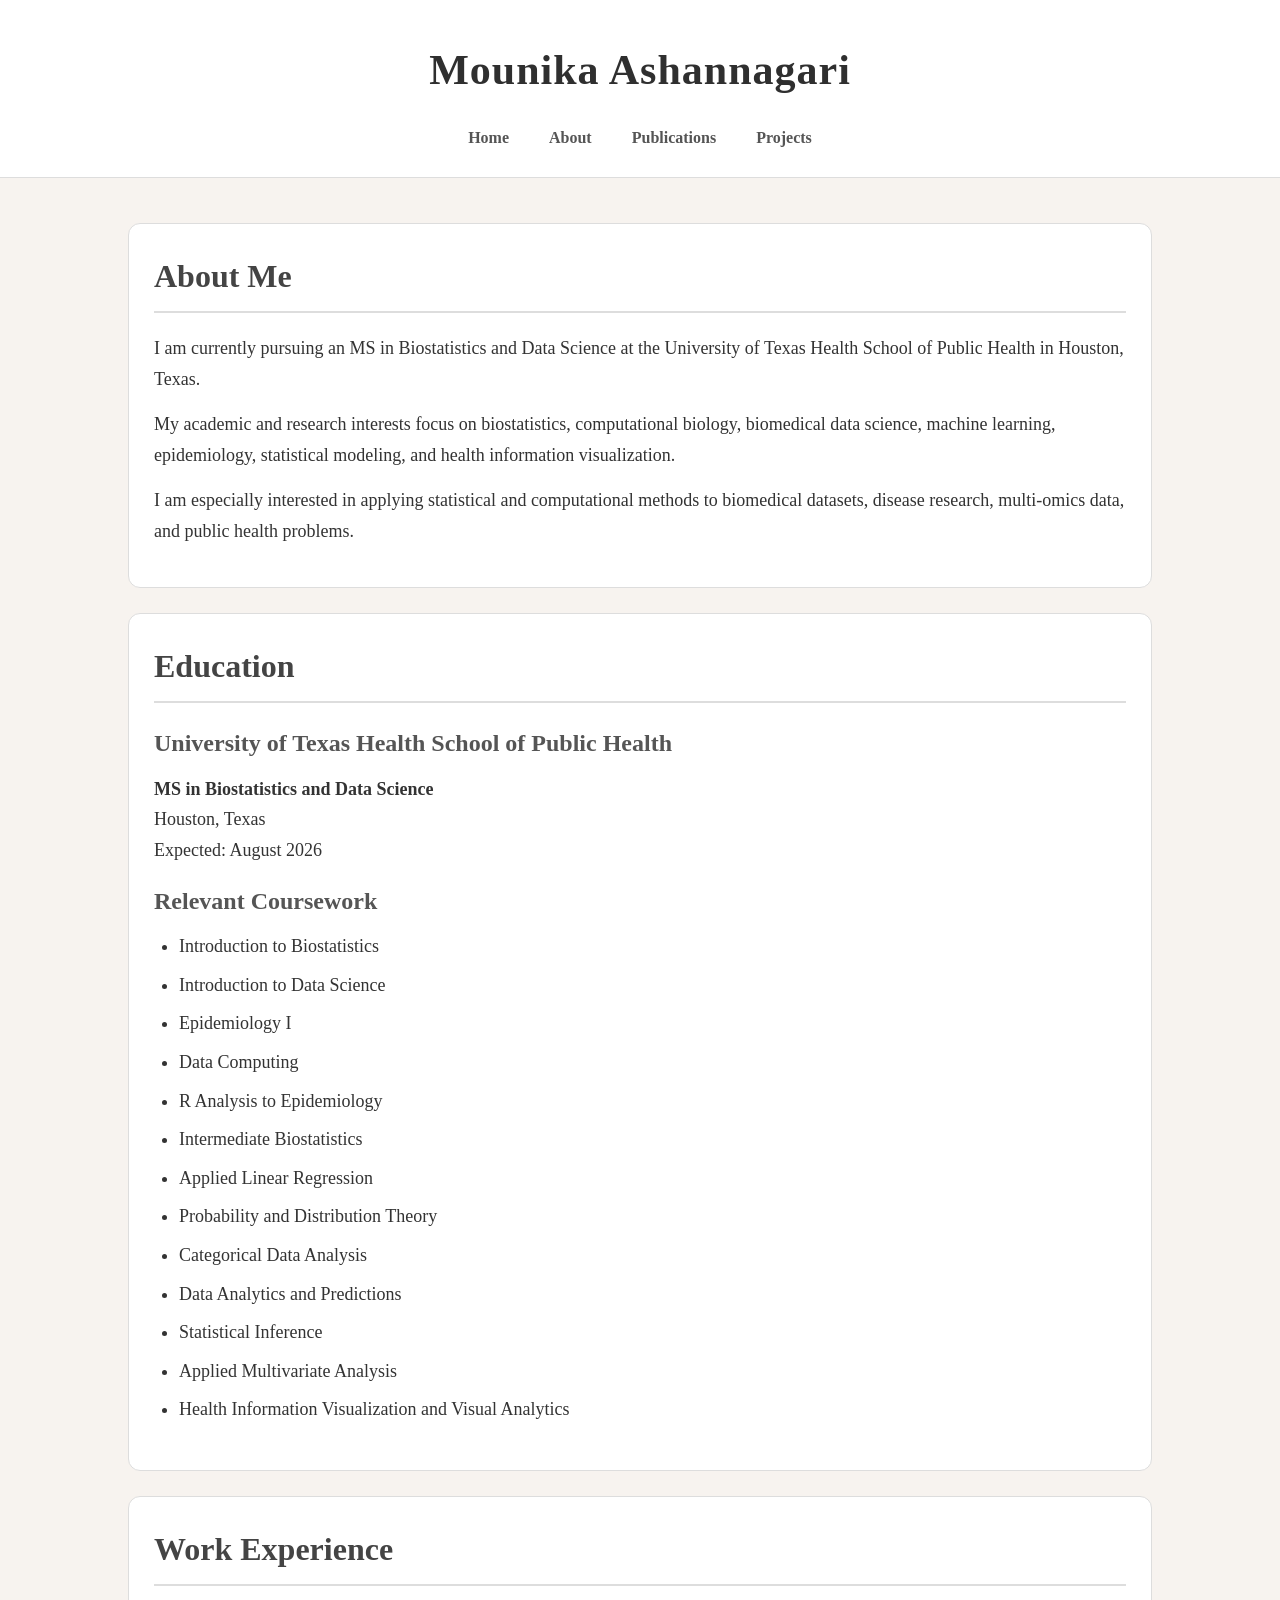
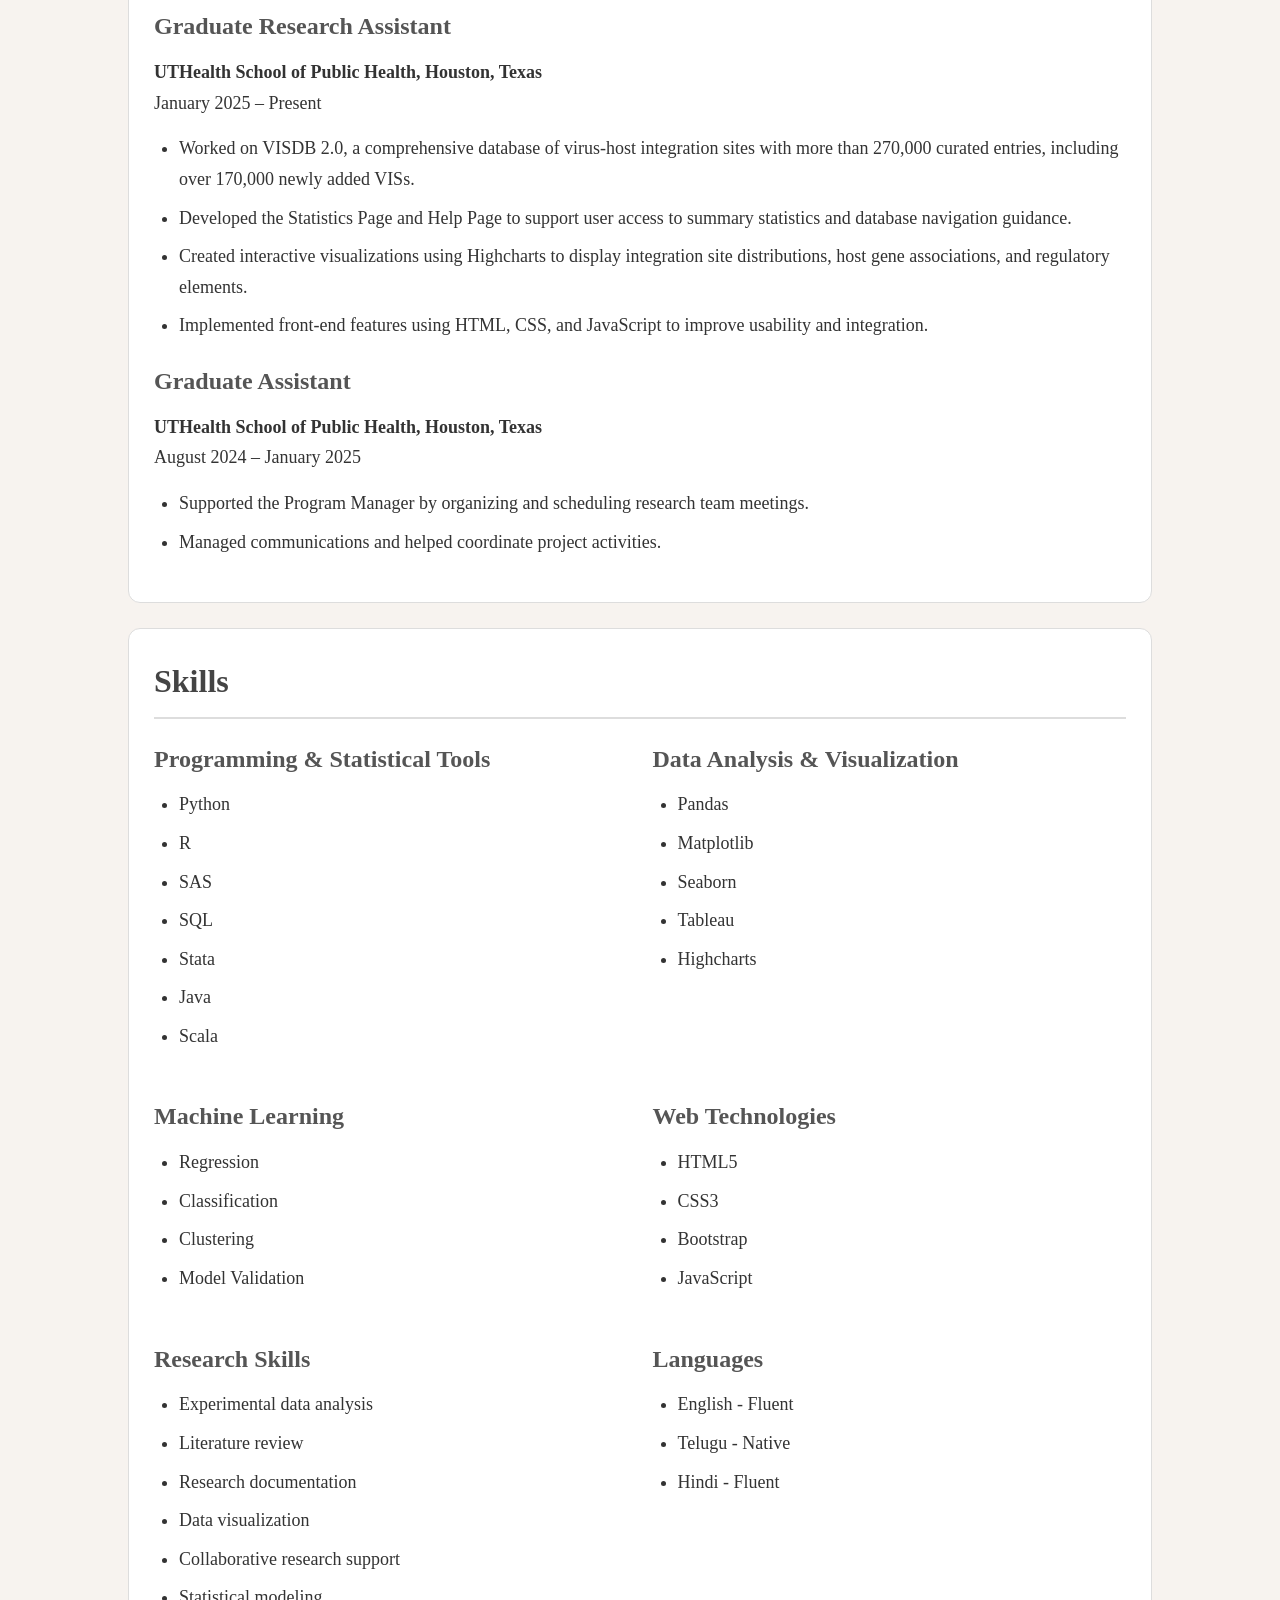
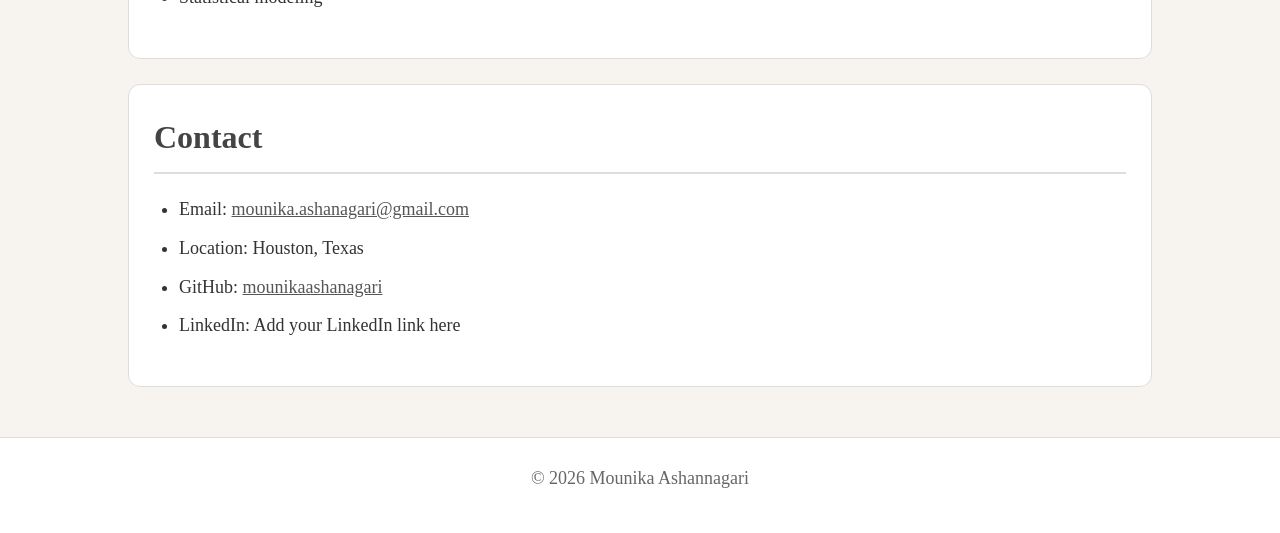
==== about.html @ 69937e5f "Add files via upload" ====
<!DOCTYPE html>
<html lang="en">
<head>
  <meta charset="UTF-8">
  <meta name="viewport" content="width=device-width, initial-scale=1.0">
  <title>About - Mounika Ashannagari</title>
  <link rel="stylesheet" href="style.css">
</head>
<body>

  <header>
    <h1>Mounika Ashannagari</h1>
    <nav>
      <a href="index.html">Home</a>
      <a href="about.html">About</a>
      <a href="publications.html">Publications</a>
      <a href="projects.html">Projects</a>
    </nav>
  </header>

  <main class="container">

    <section class="card">
      <h2>About Me</h2>
      <p>
        I am currently pursuing an MS in Biostatistics and Data Science at
        the University of Texas Health School of Public Health in Houston, Texas.
      </p>

      <p>
        My academic and research interests focus on biostatistics, computational biology,
        biomedical data science, machine learning, epidemiology, statistical modeling,
        and health information visualization.
      </p>

      <p>
        I am especially interested in applying statistical and computational methods
        to biomedical datasets, disease research, multi-omics data, and public health problems.
      </p>
    </section>

    <section class="card">
      <h2>Education</h2>

      <h3>University of Texas Health School of Public Health</h3>
      <p>
        <strong>MS in Biostatistics and Data Science</strong><br>
        Houston, Texas<br>
        Expected: August 2026
      </p>

      <h3>Relevant Coursework</h3>
      <ul>
        <li>Introduction to Biostatistics</li>
        <li>Introduction to Data Science</li>
        <li>Epidemiology I</li>
        <li>Data Computing</li>
        <li>R Analysis to Epidemiology</li>
        <li>Intermediate Biostatistics</li>
        <li>Applied Linear Regression</li>
        <li>Probability and Distribution Theory</li>
        <li>Categorical Data Analysis</li>
        <li>Data Analytics and Predictions</li>
        <li>Statistical Inference</li>
        <li>Applied Multivariate Analysis</li>
        <li>Health Information Visualization and Visual Analytics</li>
      </ul>
    </section>

    <section class="card">
      <h2>Work Experience</h2>

      <h3>Graduate Research Assistant</h3>
      <p>
        <strong>UTHealth School of Public Health, Houston, Texas</strong><br>
        January 2025 – Present
      </p>

      <ul>
        <li>
          Worked on VISDB 2.0, a comprehensive database of virus-host integration sites
          with more than 270,000 curated entries, including over 170,000 newly added VISs.
        </li>
        <li>
          Developed the Statistics Page and Help Page to support user access to summary
          statistics and database navigation guidance.
        </li>
        <li>
          Created interactive visualizations using Highcharts to display integration site
          distributions, host gene associations, and regulatory elements.
        </li>
        <li>
          Implemented front-end features using HTML, CSS, and JavaScript to improve
          usability and integration.
        </li>
      </ul>

      <h3>Graduate Assistant</h3>
      <p>
        <strong>UTHealth School of Public Health, Houston, Texas</strong><br>
        August 2024 – January 2025
      </p>

      <ul>
        <li>
          Supported the Program Manager by organizing and scheduling research team meetings.
        </li>
        <li>
          Managed communications and helped coordinate project activities.
        </li>
      </ul>
    </section>

    <section class="card">
      <h2>Skills</h2>

      <div class="info-grid">
        <div>
          <h3>Programming & Statistical Tools</h3>
          <ul>
            <li>Python</li>
            <li>R</li>
            <li>SAS</li>
            <li>SQL</li>
            <li>Stata</li>
            <li>Java</li>
            <li>Scala</li>
          </ul>
        </div>

        <div>
          <h3>Data Analysis & Visualization</h3>
          <ul>
            <li>Pandas</li>
            <li>Matplotlib</li>
            <li>Seaborn</li>
            <li>Tableau</li>
            <li>Highcharts</li>
          </ul>
        </div>

        <div>
          <h3>Machine Learning</h3>
          <ul>
            <li>Regression</li>
            <li>Classification</li>
            <li>Clustering</li>
            <li>Model Validation</li>
          </ul>
        </div>

        <div>
          <h3>Web Technologies</h3>
          <ul>
            <li>HTML5</li>
            <li>CSS3</li>
            <li>Bootstrap</li>
            <li>JavaScript</li>
          </ul>
        </div>

        <div>
          <h3>Research Skills</h3>
          <ul>
            <li>Experimental data analysis</li>
            <li>Literature review</li>
            <li>Research documentation</li>
            <li>Data visualization</li>
            <li>Collaborative research support</li>
            <li>Statistical modeling</li>
          </ul>
        </div>

        <div>
          <h3>Languages</h3>
          <ul>
            <li>English - Fluent</li>
            <li>Telugu - Native</li>
            <li>Hindi - Fluent</li>
          </ul>
        </div>
      </div>
    </section>

    <section class="card">
      <h2>Contact</h2>
      <ul>
        <li>Email: <a href="mailto:mounika.ashanagari@gmail.com">mounika.ashanagari@gmail.com</a></li>
        <li>Location: Houston, Texas</li>
        <li>GitHub: <a href="https://github.com/mounikaashanagari" target="_blank">mounikaashanagari</a></li>
        <li>LinkedIn: Add your LinkedIn link here</li>
      </ul>
    </section>

  </main>

  <footer>
    <p>&copy; 2026 Mounika Ashannagari</p>
  </footer>

</body>
</html>
---- style.css ----
* {
  margin: 0;
  padding: 0;
  box-sizing: border-box;
}

body {
  font-family: Georgia, "Times New Roman", serif;
  background: #f7f3ef;
  color: #333;
  line-height: 1.7;
}

header {
  background: #ffffff;
  border-bottom: 1px solid #ddd;
  padding: 35px 20px 25px;
  text-align: center;
}

header h1 {
  font-size: 42px;
  letter-spacing: 1px;
  color: #2f2f2f;
  margin-bottom: 18px;
}

nav a {
  text-decoration: none;
  color: #555;
  font-weight: bold;
  margin: 0 18px;
  font-size: 16px;
}

nav a:hover {
  color: #000;
  border-bottom: 2px solid #555;
  padding-bottom: 4px;
}

.container {
  width: 80%;
  max-width: 1050px;
  margin: 45px auto;
}

.home-section {
  display: flex;
  align-items: center;
  gap: 50px;
  background: #ffffff;
  padding: 45px;
  border-radius: 14px;
  border: 1px solid #ddd;
}

.profile-img {
  width: 260px;
  height: 260px;
  border-radius: 50%;
  object-fit: cover;
  border: 5px solid #f0e7df;
  background: #ddd;
}

.home-text h2 {
  font-size: 34px;
  color: #444;
  margin-bottom: 15px;
}

.home-text p {
  font-size: 19px;
  margin-bottom: 18px;
}

.button {
  display: inline-block;
  margin-top: 12px;
  padding: 10px 18px;
  background: #555;
  color: white;
  text-decoration: none;
  border-radius: 6px;
  font-weight: bold;
}

.button:hover {
  background: #333;
}

h2 {
  font-size: 32px;
  color: #444;
  margin-bottom: 20px;
  border-bottom: 2px solid #ddd;
  padding-bottom: 8px;
}

h3 {
  font-size: 24px;
  color: #555;
  margin-top: 25px;
  margin-bottom: 10px;
}

p {
  font-size: 18px;
  margin-bottom: 15px;
}

ul {
  margin-left: 25px;
  margin-bottom: 20px;
}

li {
  font-size: 18px;
  margin-bottom: 8px;
}

.card {
  background: #ffffff;
  padding: 25px;
  margin-bottom: 25px;
  border-radius: 12px;
  border: 1px solid #ddd;
}

.card h3 {
  margin-top: 0;
}

.info-grid {
  display: grid;
  grid-template-columns: 1fr 1fr;
  gap: 25px;
}

.small-text {
  color: #666;
  font-size: 16px;
}

a {
  color: #555;
}

footer {
  text-align: center;
  padding: 25px;
  margin-top: 50px;
  background: #ffffff;
  border-top: 1px solid #ddd;
  color: #666;
}

@media screen and (max-width: 800px) {
  header h1 {
    font-size: 32px;
  }

  nav a {
    display: inline-block;
    margin: 8px 10px;
  }

  .container {
    width: 90%;
  }

  .home-section {
    flex-direction: column;
    text-align: center;
    padding: 30px;
  }

  .profile-img {
    width: 210px;
    height: 210px;
  }

  .info-grid {
    grid-template-columns: 1fr;
  }
}
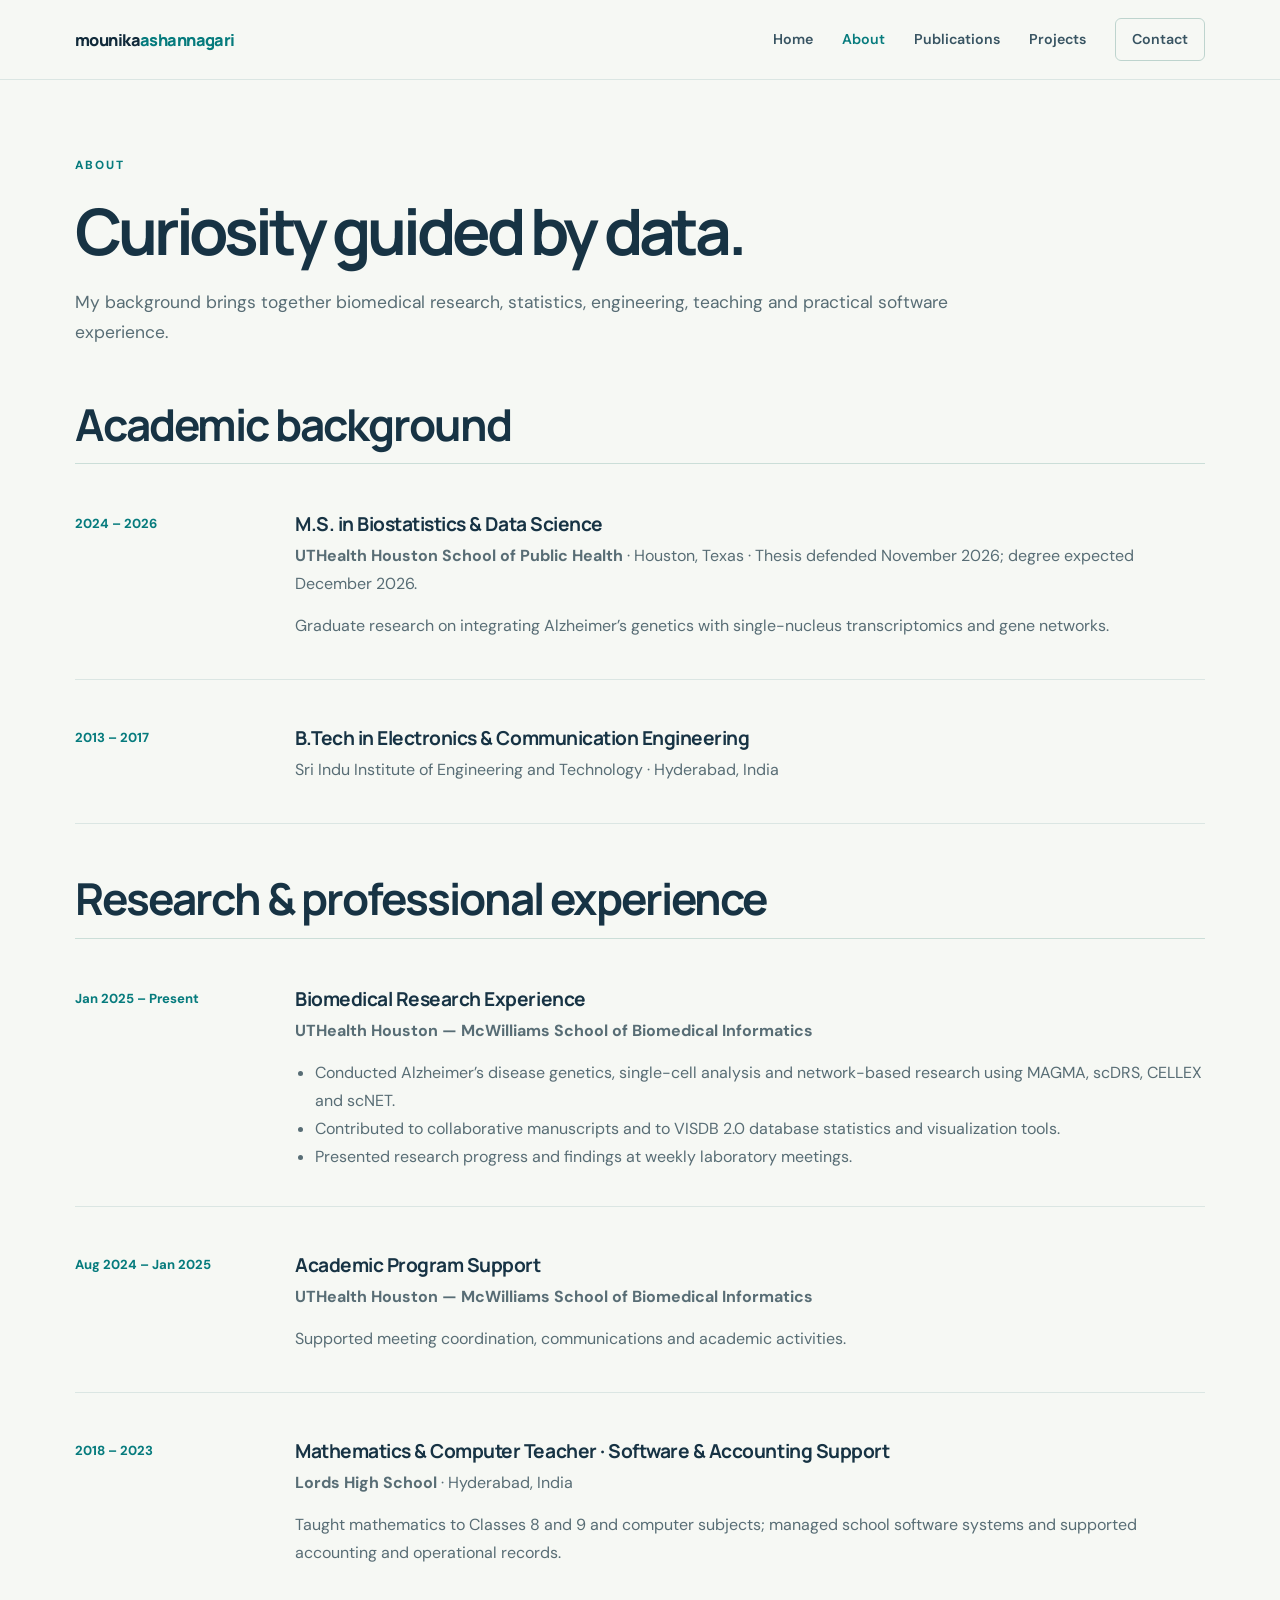
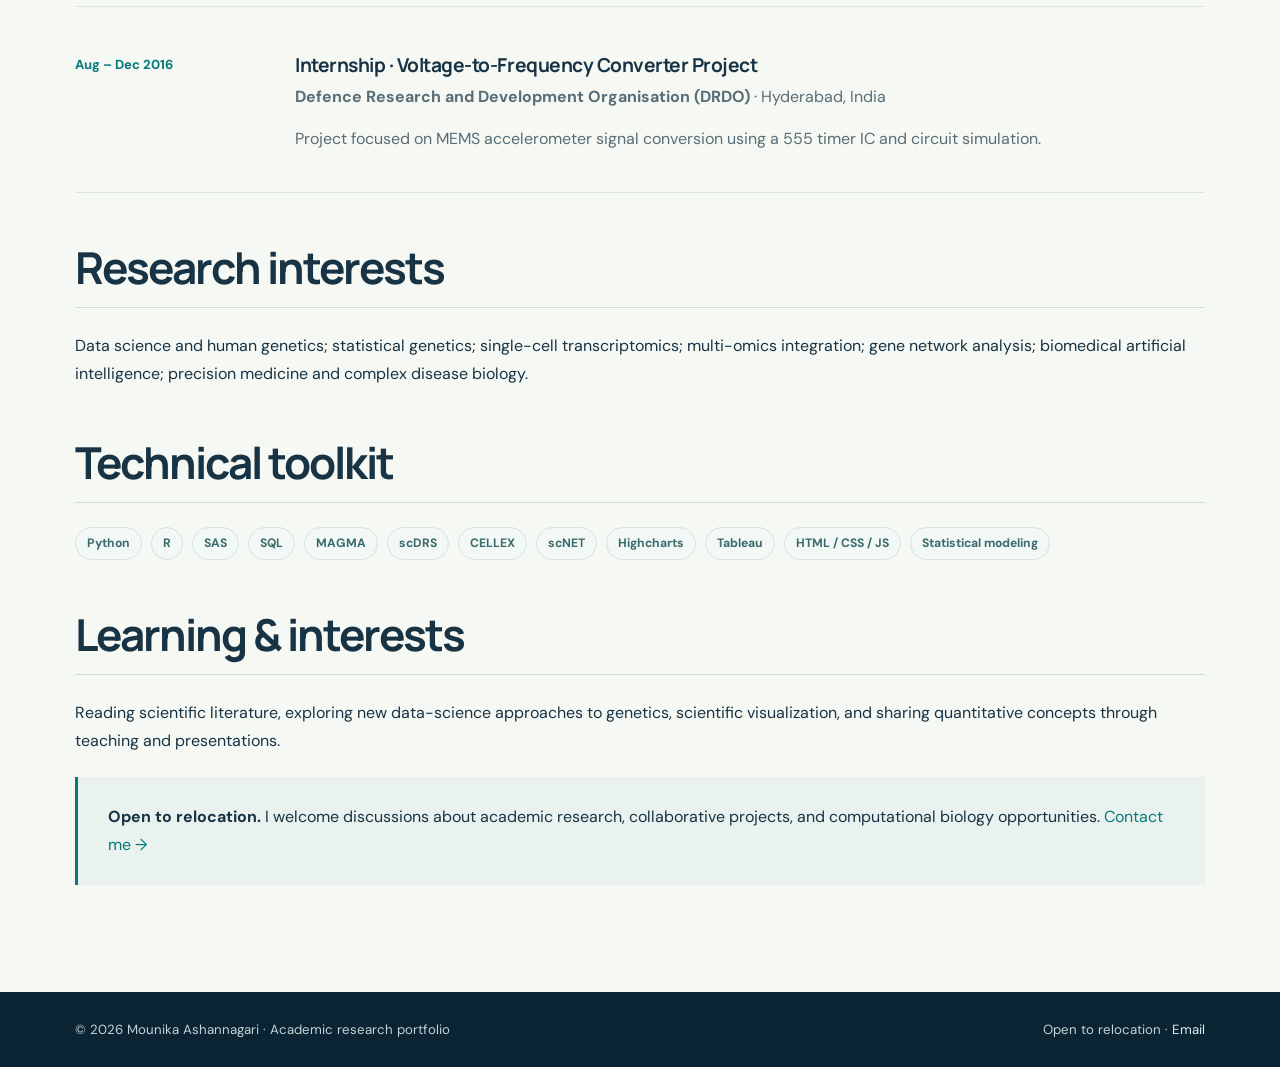
==== commit 70e4e0c6: "Add files via upload" ====
--- a/about.html
+++ b/about.html
@@ -1,202 +1 @@
-<!DOCTYPE html>
-<html lang="en">
-<head>
-  <meta charset="UTF-8">
-  <meta name="viewport" content="width=device-width, initial-scale=1.0">
-  <title>About - Mounika Ashannagari</title>
-  <link rel="stylesheet" href="style.css">
-</head>
-<body>
-
-  <header>
-    <h1>Mounika Ashannagari</h1>
-    <nav>
-      <a href="index.html">Home</a>
-      <a href="about.html">About</a>
-      <a href="publications.html">Publications</a>
-      <a href="projects.html">Projects</a>
-    </nav>
-  </header>
-
-  <main class="container">
-
-    <section class="card">
-      <h2>About Me</h2>
-      <p>
-        I am currently pursuing an MS in Biostatistics and Data Science at
-        the University of Texas Health School of Public Health in Houston, Texas.
-      </p>
-
-      <p>
-        My academic and research interests focus on biostatistics, computational biology,
-        biomedical data science, machine learning, epidemiology, statistical modeling,
-        and health information visualization.
-      </p>
-
-      <p>
-        I am especially interested in applying statistical and computational methods
-        to biomedical datasets, disease research, multi-omics data, and public health problems.
-      </p>
-    </section>
-
-    <section class="card">
-      <h2>Education</h2>
-
-      <h3>University of Texas Health School of Public Health</h3>
-      <p>
-        <strong>MS in Biostatistics and Data Science</strong><br>
-        Houston, Texas<br>
-        Expected: August 2026
-      </p>
-
-      <h3>Relevant Coursework</h3>
-      <ul>
-        <li>Introduction to Biostatistics</li>
-        <li>Introduction to Data Science</li>
-        <li>Epidemiology I</li>
-        <li>Data Computing</li>
-        <li>R Analysis to Epidemiology</li>
-        <li>Intermediate Biostatistics</li>
-        <li>Applied Linear Regression</li>
-        <li>Probability and Distribution Theory</li>
-        <li>Categorical Data Analysis</li>
-        <li>Data Analytics and Predictions</li>
-        <li>Statistical Inference</li>
-        <li>Applied Multivariate Analysis</li>
-        <li>Health Information Visualization and Visual Analytics</li>
-      </ul>
-    </section>
-
-    <section class="card">
-      <h2>Work Experience</h2>
-
-      <h3>Graduate Research Assistant</h3>
-      <p>
-        <strong>UTHealth School of Public Health, Houston, Texas</strong><br>
-        January 2025 – Present
-      </p>
-
-      <ul>
-        <li>
-          Worked on VISDB 2.0, a comprehensive database of virus-host integration sites
-          with more than 270,000 curated entries, including over 170,000 newly added VISs.
-        </li>
-        <li>
-          Developed the Statistics Page and Help Page to support user access to summary
-          statistics and database navigation guidance.
-        </li>
-        <li>
-          Created interactive visualizations using Highcharts to display integration site
-          distributions, host gene associations, and regulatory elements.
-        </li>
-        <li>
-          Implemented front-end features using HTML, CSS, and JavaScript to improve
-          usability and integration.
-        </li>
-      </ul>
-
-      <h3>Graduate Assistant</h3>
-      <p>
-        <strong>UTHealth School of Public Health, Houston, Texas</strong><br>
-        August 2024 – January 2025
-      </p>
-
-      <ul>
-        <li>
-          Supported the Program Manager by organizing and scheduling research team meetings.
-        </li>
-        <li>
-          Managed communications and helped coordinate project activities.
-        </li>
-      </ul>
-    </section>
-
-    <section class="card">
-      <h2>Skills</h2>
-
-      <div class="info-grid">
-        <div>
-          <h3>Programming & Statistical Tools</h3>
-          <ul>
-            <li>Python</li>
-            <li>R</li>
-            <li>SAS</li>
-            <li>SQL</li>
-            <li>Stata</li>
-            <li>Java</li>
-            <li>Scala</li>
-          </ul>
-        </div>
-
-        <div>
-          <h3>Data Analysis & Visualization</h3>
-          <ul>
-            <li>Pandas</li>
-            <li>Matplotlib</li>
-            <li>Seaborn</li>
-            <li>Tableau</li>
-            <li>Highcharts</li>
-          </ul>
-        </div>
-
-        <div>
-          <h3>Machine Learning</h3>
-          <ul>
-            <li>Regression</li>
-            <li>Classification</li>
-            <li>Clustering</li>
-            <li>Model Validation</li>
-          </ul>
-        </div>
-
-        <div>
-          <h3>Web Technologies</h3>
-          <ul>
-            <li>HTML5</li>
-            <li>CSS3</li>
-            <li>Bootstrap</li>
-            <li>JavaScript</li>
-          </ul>
-        </div>
-
-        <div>
-          <h3>Research Skills</h3>
-          <ul>
-            <li>Experimental data analysis</li>
-            <li>Literature review</li>
-            <li>Research documentation</li>
-            <li>Data visualization</li>
-            <li>Collaborative research support</li>
-            <li>Statistical modeling</li>
-          </ul>
-        </div>
-
-        <div>
-          <h3>Languages</h3>
-          <ul>
-            <li>English - Fluent</li>
-            <li>Telugu - Native</li>
-            <li>Hindi - Fluent</li>
-          </ul>
-        </div>
-      </div>
-    </section>
-
-    <section class="card">
-      <h2>Contact</h2>
-      <ul>
-        <li>Email: <a href="mailto:mounika.ashanagari@gmail.com">mounika.ashanagari@gmail.com</a></li>
-        <li>Location: Houston, Texas</li>
-        <li>GitHub: <a href="https://github.com/mounikaashanagari" target="_blank">mounikaashanagari</a></li>
-        <li>LinkedIn: Add your LinkedIn link here</li>
-      </ul>
-    </section>
-
-  </main>
-
-  <footer>
-    <p>&copy; 2026 Mounika Ashannagari</p>
-  </footer>
-
-</body>
-</html>+<!doctype html><html lang="en"><head><meta charset="utf-8"><meta name="viewport" content="width=device-width, initial-scale=1"><meta name="description" content="Education, work experience, technical skills and research interests"><meta name="theme-color" content="#112a3a"><title>About | Mounika Ashannagari</title><link rel="stylesheet" href="style.css"></head><body><a class="skip" href="#main">Skip to content</a><header class="site-header"><div class="container header-inner"><a class="brand" href="index.html">mounika<span>ashannagari</span></a><nav class="nav" aria-label="Main navigation"><a href="index.html" >Home</a><a href="about.html" aria-current="page" >About</a><a href="publications.html" >Publications</a><a href="projects.html" >Projects</a><a class="nav-contact" href="mailto:mounika.ashanagari@gmail.com">Contact</a></nav></div></header><main id="main"><div class="container"><div class="page-intro"><div class="eyebrow">About</div><h1>Curiosity guided by data.</h1><p>My background brings together biomedical research, statistics, engineering, teaching and practical software experience.</p></div><div class="page-content"><h2 class="section-title">Academic background</h2><div class="timeline"><article class="timeline-item"><time>2024 – 2026</time><div><h3>M.S. in Biostatistics & Data Science</h3><p><strong>UTHealth Houston School of Public Health</strong> · Houston, Texas · Thesis defended November 2026; degree expected December 2026.</p><p>Graduate research on integrating Alzheimer’s genetics with single-nucleus transcriptomics and gene networks.</p></div></article><article class="timeline-item"><time>2013 – 2017</time><div><h3>B.Tech in Electronics & Communication Engineering</h3><p>Sri Indu Institute of Engineering and Technology · Hyderabad, India</p></div></article></div><h2 class="section-title">Research & professional experience</h2><div class="timeline"><article class="timeline-item"><time>Jan 2025 – Present</time><div><h3>Biomedical Research Experience</h3><p><strong>UTHealth Houston — McWilliams School of Biomedical Informatics</strong></p><ul><li>Conducted Alzheimer’s disease genetics, single-cell analysis and network-based research using MAGMA, scDRS, CELLEX and scNET.</li><li>Contributed to collaborative manuscripts and to VISDB 2.0 database statistics and visualization tools.</li><li>Presented research progress and findings at weekly laboratory meetings.</li></ul></div></article><article class="timeline-item"><time>Aug 2024 – Jan 2025</time><div><h3>Academic Program Support</h3><p><strong>UTHealth Houston — McWilliams School of Biomedical Informatics</strong></p><p>Supported meeting coordination, communications and academic activities.</p></div></article><article class="timeline-item"><time>2018 – 2023</time><div><h3>Mathematics & Computer Teacher · Software & Accounting Support</h3><p><strong>Lords High School</strong> · Hyderabad, India</p><p>Taught mathematics to Classes 8 and 9 and computer subjects; managed school software systems and supported accounting and operational records.</p></div></article><article class="timeline-item"><time>Aug – Dec 2016</time><div><h3>Internship · Voltage-to-Frequency Converter Project</h3><p><strong>Defence Research and Development Organisation (DRDO)</strong> · Hyderabad, India</p><p>Project focused on MEMS accelerometer signal conversion using a 555 timer IC and circuit simulation.</p></div></article></div><h2 class="section-title">Research interests</h2><p>Data science and human genetics; statistical genetics; single-cell transcriptomics; multi-omics integration; gene network analysis; biomedical artificial intelligence; precision medicine and complex disease biology.</p><h2 class="section-title">Technical toolkit</h2><div class="topic-tags"><span class="tag">Python</span><span class="tag">R</span><span class="tag">SAS</span><span class="tag">SQL</span><span class="tag">MAGMA</span><span class="tag">scDRS</span><span class="tag">CELLEX</span><span class="tag">scNET</span><span class="tag">Highcharts</span><span class="tag">Tableau</span><span class="tag">HTML / CSS / JS</span><span class="tag">Statistical modeling</span></div><h2 class="section-title">Learning & interests</h2><p>Reading scientific literature, exploring new data-science approaches to genetics, scientific visualization, and sharing quantitative concepts through teaching and presentations.</p><div class="aside-callout"><strong>Open to relocation.</strong> I welcome discussions about academic research, collaborative projects, and computational biology opportunities. <a href="mailto:mounika.ashanagari@gmail.com">Contact me →</a></div></div></div></main><footer class="site-footer"><div class="container footer-inner"><span>© 2026 Mounika Ashannagari · Academic research portfolio</span><span>Open to relocation · <a href="mailto:mounika.ashanagari@gmail.com">Email</a></span></div></footer></body></html>
--- a/style.css
+++ b/style.css
@@ -1,187 +1,3 @@
-* {
-  margin: 0;
-  padding: 0;
-  box-sizing: border-box;
-}
-
-body {
-  font-family: Georgia, "Times New Roman", serif;
-  background: #f7f3ef;
-  color: #333;
-  line-height: 1.7;
-}
-
-header {
-  background: #ffffff;
-  border-bottom: 1px solid #ddd;
-  padding: 35px 20px 25px;
-  text-align: center;
-}
-
-header h1 {
-  font-size: 42px;
-  letter-spacing: 1px;
-  color: #2f2f2f;
-  margin-bottom: 18px;
-}
-
-nav a {
-  text-decoration: none;
-  color: #555;
-  font-weight: bold;
-  margin: 0 18px;
-  font-size: 16px;
-}
-
-nav a:hover {
-  color: #000;
-  border-bottom: 2px solid #555;
-  padding-bottom: 4px;
-}
-
-.container {
-  width: 80%;
-  max-width: 1050px;
-  margin: 45px auto;
-}
-
-.home-section {
-  display: flex;
-  align-items: center;
-  gap: 50px;
-  background: #ffffff;
-  padding: 45px;
-  border-radius: 14px;
-  border: 1px solid #ddd;
-}
-
-.profile-img {
-  width: 260px;
-  height: 260px;
-  border-radius: 50%;
-  object-fit: cover;
-  border: 5px solid #f0e7df;
-  background: #ddd;
-}
-
-.home-text h2 {
-  font-size: 34px;
-  color: #444;
-  margin-bottom: 15px;
-}
-
-.home-text p {
-  font-size: 19px;
-  margin-bottom: 18px;
-}
-
-.button {
-  display: inline-block;
-  margin-top: 12px;
-  padding: 10px 18px;
-  background: #555;
-  color: white;
-  text-decoration: none;
-  border-radius: 6px;
-  font-weight: bold;
-}
-
-.button:hover {
-  background: #333;
-}
-
-h2 {
-  font-size: 32px;
-  color: #444;
-  margin-bottom: 20px;
-  border-bottom: 2px solid #ddd;
-  padding-bottom: 8px;
-}
-
-h3 {
-  font-size: 24px;
-  color: #555;
-  margin-top: 25px;
-  margin-bottom: 10px;
-}
-
-p {
-  font-size: 18px;
-  margin-bottom: 15px;
-}
-
-ul {
-  margin-left: 25px;
-  margin-bottom: 20px;
-}
-
-li {
-  font-size: 18px;
-  margin-bottom: 8px;
-}
-
-.card {
-  background: #ffffff;
-  padding: 25px;
-  margin-bottom: 25px;
-  border-radius: 12px;
-  border: 1px solid #ddd;
-}
-
-.card h3 {
-  margin-top: 0;
-}
-
-.info-grid {
-  display: grid;
-  grid-template-columns: 1fr 1fr;
-  gap: 25px;
-}
-
-.small-text {
-  color: #666;
-  font-size: 16px;
-}
-
-a {
-  color: #555;
-}
-
-footer {
-  text-align: center;
-  padding: 25px;
-  margin-top: 50px;
-  background: #ffffff;
-  border-top: 1px solid #ddd;
-  color: #666;
-}
-
-@media screen and (max-width: 800px) {
-  header h1 {
-    font-size: 32px;
-  }
-
-  nav a {
-    display: inline-block;
-    margin: 8px 10px;
-  }
-
-  .container {
-    width: 90%;
-  }
-
-  .home-section {
-    flex-direction: column;
-    text-align: center;
-    padding: 30px;
-  }
-
-  .profile-img {
-    width: 210px;
-    height: 210px;
-  }
-
-  .info-grid {
-    grid-template-columns: 1fr;
-  }
-}+@import url('https://fonts.googleapis.com/css2?family=DM+Sans:wght@400;500;600;700&family=Manrope:wght@400;500;600;700;800&display=swap');
+:root{--navy:#112a3a;--ink:#173344;--muted:#586d75;--teal:#067b7d;--line:#dbe6e3;--cream:#f6f8f4;--white:#fff;--soft:#eaf3f0;--gold:#b08b5d}
+*{box-sizing:border-box}html{scroll-behavior:smooth}body{margin:0;background:var(--cream);color:var(--ink);font:16px/1.75 'DM Sans',Arial,sans-serif}a{color:var(--teal);text-decoration:none}a:hover{text-decoration:underline}a:focus-visible,button:focus-visible{outline:3px solid #e4b86d;outline-offset:3px}h1,h2,h3,h4,p{margin-top:0}h1,h2,h3{font-family:Manrope,'DM Sans',sans-serif;line-height:1.2}h1{font-size:clamp(2.7rem,6vw,5.3rem);letter-spacing:-.065em}h2{font-size:clamp(1.75rem,3.6vw,2.75rem);letter-spacing:-.045em}h3{font-size:1.2rem;letter-spacing:-.025em}p{margin-bottom:14px}.container{width:min(1130px,calc(100% - 52px));margin:auto}.skip{position:absolute;top:-100px;left:10px;padding:8px 14px;background:#fff;z-index:99}.skip:focus{top:8px}.site-header{position:sticky;top:0;z-index:15;background:rgba(246,248,244,.96);backdrop-filter:blur(12px);border-bottom:1px solid var(--line)}.header-inner{min-height:79px;display:flex;align-items:center;justify-content:space-between;gap:30px}.brand{font:800 1.02rem Manrope,sans-serif;letter-spacing:-.035em;color:var(--navy);white-space:nowrap}.brand span{color:var(--teal)}.nav{display:flex;align-items:center;gap:29px}.nav a{color:#385462;font-size:.89rem;font-weight:600}.nav a[aria-current=page],.nav a:hover{color:var(--teal)}.nav .nav-contact{border:1px solid #bed4ce;padding:8px 16px;border-radius:6px}.eyebrow{color:var(--teal);font-size:.74rem;font-weight:800;letter-spacing:.17em;text-transform:uppercase;margin-bottom:17px}.hero{padding:90px 0 94px;display:grid;grid-template-columns:1.23fr .77fr;align-items:center;gap:60px}.hero h1{margin:0 0 20px;color:var(--navy)}.hero .desc{font-size:1.12rem;color:#405d69;max-width:690px}.hero .sub{font-size:1.15rem;font-weight:600;color:var(--teal);margin-bottom:19px}.actions{display:flex;gap:12px;flex-wrap:wrap;margin-top:30px}.button{display:inline-flex;align-items:center;justify-content:center;min-height:47px;padding:10px 21px;border-radius:6px;font-weight:700;font-size:.88rem;border:1px solid var(--teal)}.button:hover{text-decoration:none;transform:translateY(-1px)}.button.primary{background:var(--teal);color:#fff}.button.secondary{background:transparent;color:var(--teal)}.research-art{border-radius:18px;background:linear-gradient(150deg,#133e4c,#075d67 70%,#0d8a89);height:390px;position:relative;overflow:hidden;box-shadow:0 22px 55px #113b461c}.research-art svg{width:100%;height:100%}.art-note{position:absolute;bottom:28px;left:28px;right:28px;color:#d5efed;letter-spacing:.13em;font-size:.71rem;text-transform:uppercase;font-weight:700}.hero-side-label{font:700 .74rem Manrope,sans-serif;color:var(--teal);letter-spacing:.14em;text-transform:uppercase}.stat-strip{background:var(--navy);color:#f0f8f5;padding:26px 0}.strip-inner{display:grid;grid-template-columns:repeat(3,1fr);gap:25px}.strip-inner div{border-left:2px solid #3a9997;padding-left:19px}.strip-inner strong{display:block;font:750 1.02rem Manrope}.strip-inner span{font-size:.82rem;color:#afc9ca}.section{padding:83px 0}.section.smaller{padding:63px 0}.section-head{display:flex;align-items:end;justify-content:space-between;gap:20px;margin-bottom:31px}.section-head h2{margin-bottom:0}.muted{color:var(--muted)}.grid-2{display:grid;grid-template-columns:repeat(2,minmax(0,1fr));gap:21px}.grid-3{display:grid;grid-template-columns:repeat(3,minmax(0,1fr));gap:21px}.card{padding:30px;background:#fff;border:1px solid var(--line);border-radius:11px;transition:box-shadow .2s}.card:hover{box-shadow:0 12px 35px #163a4110}.card h3{margin-bottom:12px;color:var(--navy)}.card p{color:var(--muted);font-size:.94rem}.card .kicker{font-size:.72rem;font-weight:800;letter-spacing:.09em;text-transform:uppercase;color:var(--teal);margin-bottom:13px}.card .link{font-size:.85rem;font-weight:700}.section-soft{background:#ebf2ef}.section-dark{background:var(--navy);color:#fff}.section-dark .muted{color:#bed3d2}.section-dark h2{color:#fff}.topic-tags{display:flex;gap:9px;flex-wrap:wrap}.tag{font-size:.76rem;font-weight:700;border:1px solid #d3e3de;color:#3a6a6a;background:#f2f8f5;padding:5px 11px;border-radius:99px}.page-intro{padding:75px 0 36px;max-width:920px}.page-intro h1{font-size:clamp(2.4rem,5vw,4.3rem);margin-bottom:17px}.page-intro p{color:var(--muted);font-size:1.09rem}.page-content{padding-bottom:85px}.section-title{padding-bottom:13px;border-bottom:1px solid #cbded8;margin:48px 0 24px}.section-title:first-child{margin-top:0}.timeline{display:grid;gap:22px}.timeline-item{display:grid;grid-template-columns:195px 1fr;gap:25px;padding:25px 0;border-bottom:1px solid var(--line)}.timeline-item time{color:var(--teal);font-weight:750;font-size:.82rem}.timeline-item h3{margin-bottom:6px}.timeline-item p{color:var(--muted)}.timeline-item ul{color:var(--muted);padding-left:20px;margin:10px 0}.pub{background:#fff;border:1px solid var(--line);padding:27px 30px;margin-bottom:15px;border-radius:9px}.pub h3{margin-bottom:10px}.pub p{color:var(--muted);margin-bottom:8px}.pub .status{font-size:.78rem;letter-spacing:.04em;font-weight:800;text-transform:uppercase;color:var(--teal)}.pub .authors{font-size:.89rem}.project{margin-bottom:20px;padding:31px 34px;background:#fff;border:1px solid var(--line);border-radius:11px}.project h2{font-size:1.55rem;letter-spacing:-.03em}.project p{color:var(--muted)}.project .kicker{font-size:.75rem;font-weight:800;color:var(--teal);text-transform:uppercase;letter-spacing:.1em}.aside-callout{padding:26px 30px;border-left:3px solid var(--teal);background:#e9f2ee;margin:22px 0}.contact-panel{display:flex;align-items:center;justify-content:space-between;gap:35px}.contact-panel p{max-width:650px}.site-footer{background:#0b2433;color:#c0d4d5;padding:26px 0;font-size:.83rem}.footer-inner{display:flex;justify-content:space-between;gap:20px;flex-wrap:wrap}.site-footer a{color:#d7eeee}.list-clean{padding-left:20px}.list-clean li{margin-bottom:10px}.mobile-note{display:none}@media(max-width:850px){.hero{grid-template-columns:1fr 300px;gap:30px}.research-art{height:320px}.nav{gap:13px}.nav a{font-size:.82rem}}@media(max-width:680px){.container{width:calc(100% - 36px)}.header-inner{display:block;padding:16px 0}.nav{flex-wrap:wrap;margin-top:13px;gap:12px 18px}.hero{grid-template-columns:1fr;padding:62px 0}.research-art{height:250px}.grid-2,.grid-3,.strip-inner{grid-template-columns:1fr}.section{padding:54px 0}.section-head,.contact-panel{align-items:start;display:block}.timeline-item{grid-template-columns:1fr;gap:5px}.page-intro{padding-top:55px}.stat-strip{padding:25px 0}.strip-inner{gap:17px}}@media(prefers-reduced-motion:reduce){html{scroll-behavior:auto}*{transition:none!important}}
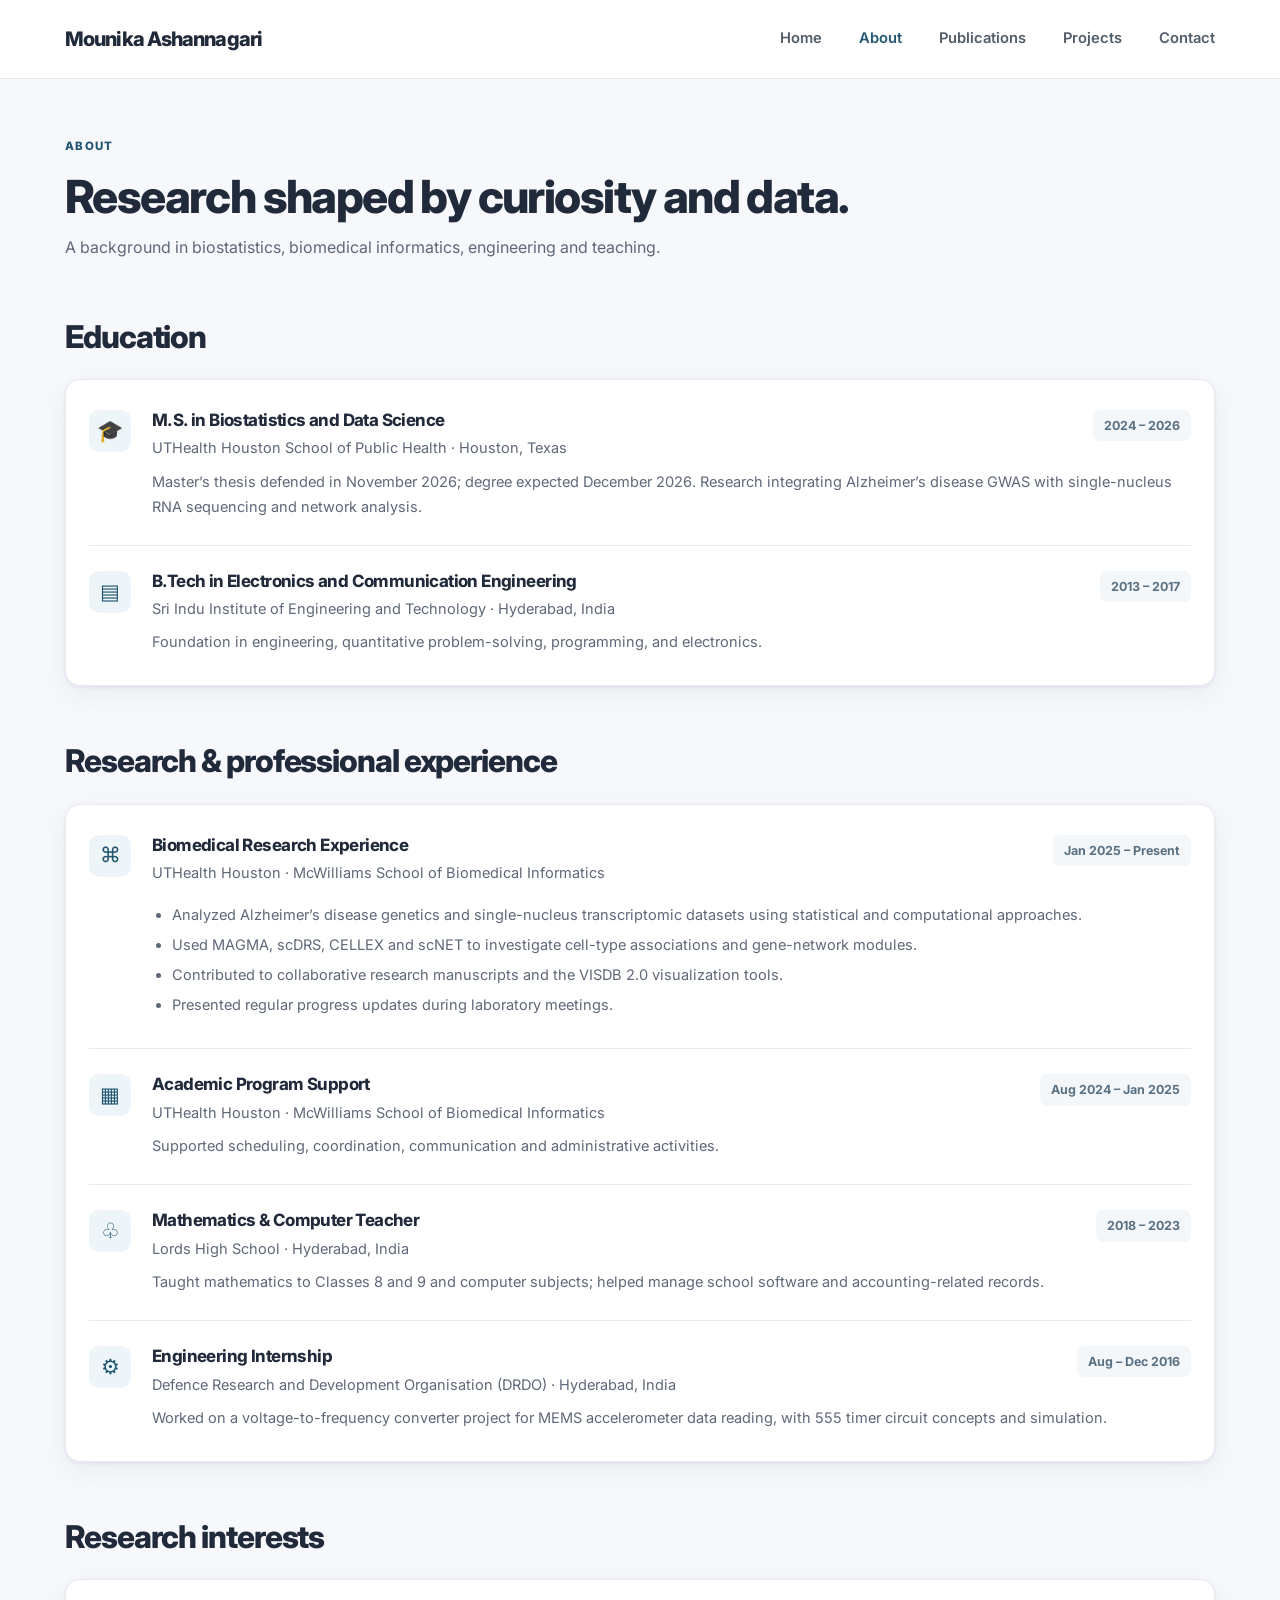
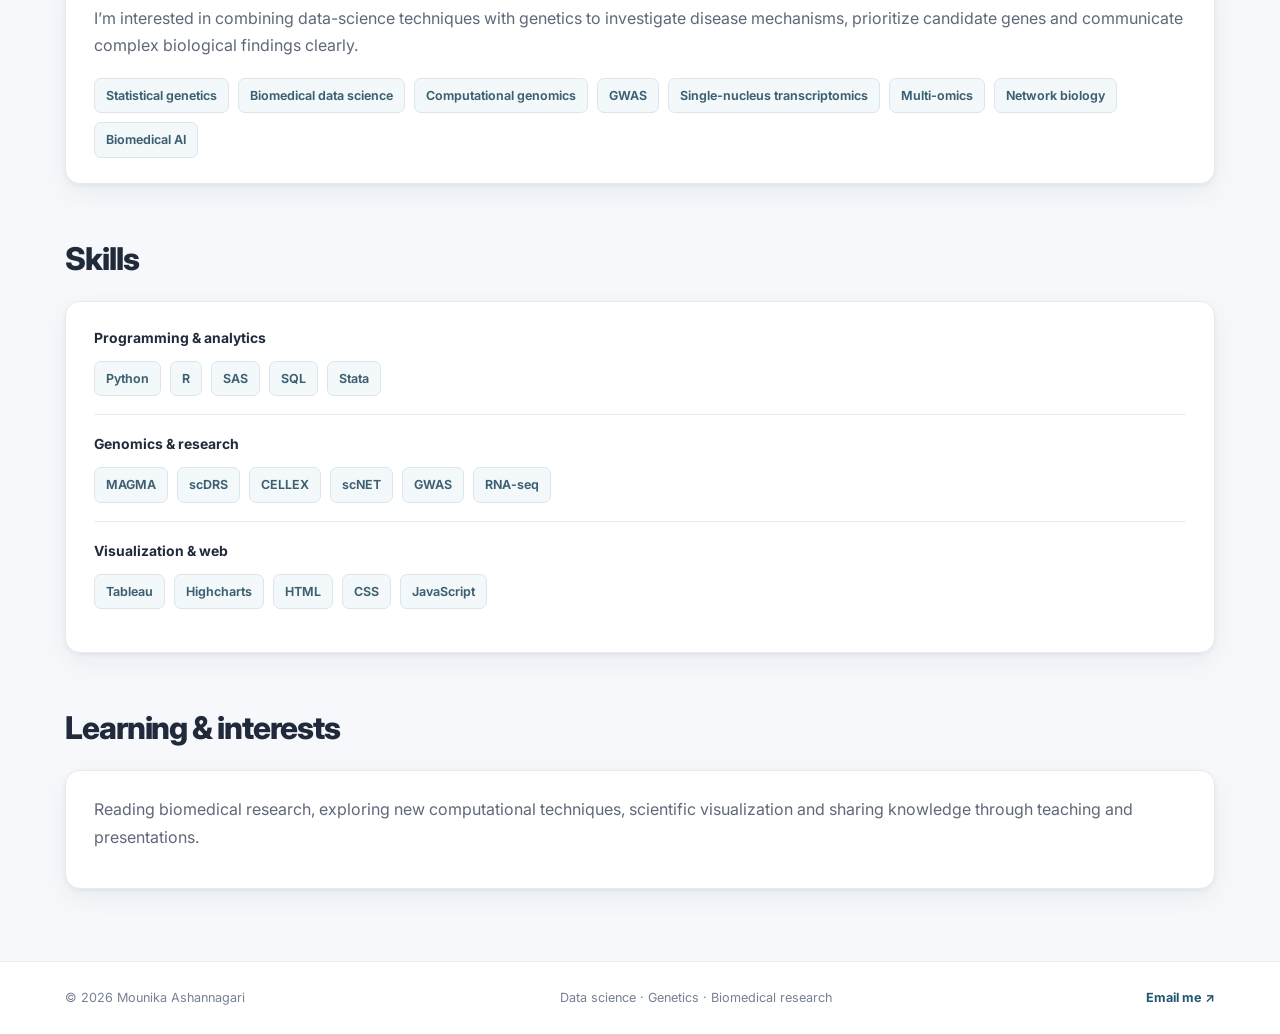
==== commit 2c90e766: "Add files via upload" ====
--- a/about.html
+++ b/about.html
@@ -1 +1,5 @@
-<!doctype html><html lang="en"><head><meta charset="utf-8"><meta name="viewport" content="width=device-width, initial-scale=1"><meta name="description" content="Education, work experience, technical skills and research interests"><meta name="theme-color" content="#112a3a"><title>About | Mounika Ashannagari</title><link rel="stylesheet" href="style.css"></head><body><a class="skip" href="#main">Skip to content</a><header class="site-header"><div class="container header-inner"><a class="brand" href="index.html">mounika<span>ashannagari</span></a><nav class="nav" aria-label="Main navigation"><a href="index.html" >Home</a><a href="about.html" aria-current="page" >About</a><a href="publications.html" >Publications</a><a href="projects.html" >Projects</a><a class="nav-contact" href="mailto:mounika.ashanagari@gmail.com">Contact</a></nav></div></header><main id="main"><div class="container"><div class="page-intro"><div class="eyebrow">About</div><h1>Curiosity guided by data.</h1><p>My background brings together biomedical research, statistics, engineering, teaching and practical software experience.</p></div><div class="page-content"><h2 class="section-title">Academic background</h2><div class="timeline"><article class="timeline-item"><time>2024 – 2026</time><div><h3>M.S. in Biostatistics & Data Science</h3><p><strong>UTHealth Houston School of Public Health</strong> · Houston, Texas · Thesis defended November 2026; degree expected December 2026.</p><p>Graduate research on integrating Alzheimer’s genetics with single-nucleus transcriptomics and gene networks.</p></div></article><article class="timeline-item"><time>2013 – 2017</time><div><h3>B.Tech in Electronics & Communication Engineering</h3><p>Sri Indu Institute of Engineering and Technology · Hyderabad, India</p></div></article></div><h2 class="section-title">Research & professional experience</h2><div class="timeline"><article class="timeline-item"><time>Jan 2025 – Present</time><div><h3>Biomedical Research Experience</h3><p><strong>UTHealth Houston — McWilliams School of Biomedical Informatics</strong></p><ul><li>Conducted Alzheimer’s disease genetics, single-cell analysis and network-based research using MAGMA, scDRS, CELLEX and scNET.</li><li>Contributed to collaborative manuscripts and to VISDB 2.0 database statistics and visualization tools.</li><li>Presented research progress and findings at weekly laboratory meetings.</li></ul></div></article><article class="timeline-item"><time>Aug 2024 – Jan 2025</time><div><h3>Academic Program Support</h3><p><strong>UTHealth Houston — McWilliams School of Biomedical Informatics</strong></p><p>Supported meeting coordination, communications and academic activities.</p></div></article><article class="timeline-item"><time>2018 – 2023</time><div><h3>Mathematics & Computer Teacher · Software & Accounting Support</h3><p><strong>Lords High School</strong> · Hyderabad, India</p><p>Taught mathematics to Classes 8 and 9 and computer subjects; managed school software systems and supported accounting and operational records.</p></div></article><article class="timeline-item"><time>Aug – Dec 2016</time><div><h3>Internship · Voltage-to-Frequency Converter Project</h3><p><strong>Defence Research and Development Organisation (DRDO)</strong> · Hyderabad, India</p><p>Project focused on MEMS accelerometer signal conversion using a 555 timer IC and circuit simulation.</p></div></article></div><h2 class="section-title">Research interests</h2><p>Data science and human genetics; statistical genetics; single-cell transcriptomics; multi-omics integration; gene network analysis; biomedical artificial intelligence; precision medicine and complex disease biology.</p><h2 class="section-title">Technical toolkit</h2><div class="topic-tags"><span class="tag">Python</span><span class="tag">R</span><span class="tag">SAS</span><span class="tag">SQL</span><span class="tag">MAGMA</span><span class="tag">scDRS</span><span class="tag">CELLEX</span><span class="tag">scNET</span><span class="tag">Highcharts</span><span class="tag">Tableau</span><span class="tag">HTML / CSS / JS</span><span class="tag">Statistical modeling</span></div><h2 class="section-title">Learning & interests</h2><p>Reading scientific literature, exploring new data-science approaches to genetics, scientific visualization, and sharing quantitative concepts through teaching and presentations.</p><div class="aside-callout"><strong>Open to relocation.</strong> I welcome discussions about academic research, collaborative projects, and computational biology opportunities. <a href="mailto:mounika.ashanagari@gmail.com">Contact me →</a></div></div></div></main><footer class="site-footer"><div class="container footer-inner"><span>© 2026 Mounika Ashannagari · Academic research portfolio</span><span>Open to relocation · <a href="mailto:mounika.ashanagari@gmail.com">Email</a></span></div></footer></body></html>+<!doctype html>
+<html lang="en"><head><meta charset="utf-8"><meta name="viewport" content="width=device-width,initial-scale=1"><meta name="theme-color" content="#f6f8fb"><meta name="description" content="Mounika Ashannagari education, research experience, teaching, technical skills and interests."><title>About | Mounika Ashannagari</title><link rel="stylesheet" href="style.css"></head>
+<body><a class="skip" href="#main">Skip to content</a><header class="site-header"><div class="container nav-inner"><a class="brand" href="index.html">Mounika Ashannagari</a><nav class="nav" aria-label="Main navigation"><a href="index.html">Home</a><a href="about.html" aria-current="page">About</a><a href="publications.html">Publications</a><a href="projects.html">Projects</a><a href="index.html#contact">Contact</a></nav></div></header>
+<main class="container" id="main"><div class="page-intro"><div class="eyebrow">ABOUT</div><h1>Research shaped by curiosity and data.</h1><p>A background in biostatistics, biomedical informatics, engineering and teaching.</p></div><section class="section"><div class="section-heading"><h2>Education</h2></div><div class="stack-card"><article class="list-item"><div class="item-icon" aria-hidden="true">🎓</div><div class="item-main"><div class="item-top"><div><h3>M.S. in Biostatistics and Data Science</h3><p class="item-sub">UTHealth Houston School of Public Health · Houston, Texas</p></div><div class="item-date">2024 – 2026</div></div><p>Master’s thesis defended in November 2026; degree expected December 2026. Research integrating Alzheimer’s disease GWAS with single-nucleus RNA sequencing and network analysis.</p></div></article><article class="list-item"><div class="item-icon" aria-hidden="true">▤</div><div class="item-main"><div class="item-top"><div><h3>B.Tech in Electronics and Communication Engineering</h3><p class="item-sub">Sri Indu Institute of Engineering and Technology · Hyderabad, India</p></div><div class="item-date">2013 – 2017</div></div><p>Foundation in engineering, quantitative problem-solving, programming, and electronics.</p></div></article></div></section><section class="section"><div class="section-heading"><h2>Research &amp; professional experience</h2></div><div class="stack-card"><article class="list-item"><div class="item-icon" aria-hidden="true">⌘</div><div class="item-main"><div class="item-top"><div><h3>Biomedical Research Experience</h3><p class="item-sub">UTHealth Houston · McWilliams School of Biomedical Informatics</p></div><div class="item-date">Jan 2025 – Present</div></div><ul><li>Analyzed Alzheimer’s disease genetics and single-nucleus transcriptomic datasets using statistical and computational approaches.</li><li>Used MAGMA, scDRS, CELLEX and scNET to investigate cell-type associations and gene-network modules.</li><li>Contributed to collaborative research manuscripts and the VISDB 2.0 visualization tools.</li><li>Presented regular progress updates during laboratory meetings.</li></ul></div></article><article class="list-item"><div class="item-icon" aria-hidden="true">▦</div><div class="item-main"><div class="item-top"><div><h3>Academic Program Support</h3><p class="item-sub">UTHealth Houston · McWilliams School of Biomedical Informatics</p></div><div class="item-date">Aug 2024 – Jan 2025</div></div><p>Supported scheduling, coordination, communication and administrative activities.</p></div></article><article class="list-item"><div class="item-icon" aria-hidden="true">♧</div><div class="item-main"><div class="item-top"><div><h3>Mathematics &amp; Computer Teacher</h3><p class="item-sub">Lords High School · Hyderabad, India</p></div><div class="item-date">2018 – 2023</div></div><p>Taught mathematics to Classes 8 and 9 and computer subjects; helped manage school software and accounting-related records.</p></div></article><article class="list-item"><div class="item-icon" aria-hidden="true">⚙</div><div class="item-main"><div class="item-top"><div><h3>Engineering Internship</h3><p class="item-sub">Defence Research and Development Organisation (DRDO) · Hyderabad, India</p></div><div class="item-date">Aug – Dec 2016</div></div><p>Worked on a voltage-to-frequency converter project for MEMS accelerometer data reading, with 555 timer circuit concepts and simulation.</p></div></article></div></section><section class="section"><div class="section-heading"><h2>Research interests</h2></div><div class="section-card"><p>I’m interested in combining data-science techniques with genetics to investigate disease mechanisms, prioritize candidate genes and communicate complex biological findings clearly.</p><div class="tags"><span>Statistical genetics</span><span>Biomedical data science</span><span>Computational genomics</span><span>GWAS</span><span>Single-nucleus transcriptomics</span><span>Multi-omics</span><span>Network biology</span><span>Biomedical AI</span></div></div></section><section class="section"><div class="section-heading"><h2>Skills</h2></div><div class="section-card"><div class="skill-row"><b>Programming &amp; analytics</b><div class="tags"><span>Python</span><span>R</span><span>SAS</span><span>SQL</span><span>Stata</span></div></div><div class="skill-row"><b>Genomics &amp; research</b><div class="tags"><span>MAGMA</span><span>scDRS</span><span>CELLEX</span><span>scNET</span><span>GWAS</span><span>RNA-seq</span></div></div><div class="skill-row"><b>Visualization &amp; web</b><div class="tags"><span>Tableau</span><span>Highcharts</span><span>HTML</span><span>CSS</span><span>JavaScript</span></div></div></div></section><section class="section"><div class="section-heading"><h2>Learning &amp; interests</h2></div><div class="section-card"><p>Reading biomedical research, exploring new computational techniques, scientific visualization and sharing knowledge through teaching and presentations.</p></div></section></main>
+<footer class="site-footer"><div class="container footer-content"><span>© 2026 Mounika Ashannagari</span><span>Data science · Genetics · Biomedical research</span><a href="mailto:mounika.ashanagari@gmail.com">Email me ↗</a></div></footer></body></html>
--- a/style.css
+++ b/style.css
@@ -1,3 +1,3 @@
-@import url('https://fonts.googleapis.com/css2?family=DM+Sans:wght@400;500;600;700&family=Manrope:wght@400;500;600;700;800&display=swap');
-:root{--navy:#112a3a;--ink:#173344;--muted:#586d75;--teal:#067b7d;--line:#dbe6e3;--cream:#f6f8f4;--white:#fff;--soft:#eaf3f0;--gold:#b08b5d}
-*{box-sizing:border-box}html{scroll-behavior:smooth}body{margin:0;background:var(--cream);color:var(--ink);font:16px/1.75 'DM Sans',Arial,sans-serif}a{color:var(--teal);text-decoration:none}a:hover{text-decoration:underline}a:focus-visible,button:focus-visible{outline:3px solid #e4b86d;outline-offset:3px}h1,h2,h3,h4,p{margin-top:0}h1,h2,h3{font-family:Manrope,'DM Sans',sans-serif;line-height:1.2}h1{font-size:clamp(2.7rem,6vw,5.3rem);letter-spacing:-.065em}h2{font-size:clamp(1.75rem,3.6vw,2.75rem);letter-spacing:-.045em}h3{font-size:1.2rem;letter-spacing:-.025em}p{margin-bottom:14px}.container{width:min(1130px,calc(100% - 52px));margin:auto}.skip{position:absolute;top:-100px;left:10px;padding:8px 14px;background:#fff;z-index:99}.skip:focus{top:8px}.site-header{position:sticky;top:0;z-index:15;background:rgba(246,248,244,.96);backdrop-filter:blur(12px);border-bottom:1px solid var(--line)}.header-inner{min-height:79px;display:flex;align-items:center;justify-content:space-between;gap:30px}.brand{font:800 1.02rem Manrope,sans-serif;letter-spacing:-.035em;color:var(--navy);white-space:nowrap}.brand span{color:var(--teal)}.nav{display:flex;align-items:center;gap:29px}.nav a{color:#385462;font-size:.89rem;font-weight:600}.nav a[aria-current=page],.nav a:hover{color:var(--teal)}.nav .nav-contact{border:1px solid #bed4ce;padding:8px 16px;border-radius:6px}.eyebrow{color:var(--teal);font-size:.74rem;font-weight:800;letter-spacing:.17em;text-transform:uppercase;margin-bottom:17px}.hero{padding:90px 0 94px;display:grid;grid-template-columns:1.23fr .77fr;align-items:center;gap:60px}.hero h1{margin:0 0 20px;color:var(--navy)}.hero .desc{font-size:1.12rem;color:#405d69;max-width:690px}.hero .sub{font-size:1.15rem;font-weight:600;color:var(--teal);margin-bottom:19px}.actions{display:flex;gap:12px;flex-wrap:wrap;margin-top:30px}.button{display:inline-flex;align-items:center;justify-content:center;min-height:47px;padding:10px 21px;border-radius:6px;font-weight:700;font-size:.88rem;border:1px solid var(--teal)}.button:hover{text-decoration:none;transform:translateY(-1px)}.button.primary{background:var(--teal);color:#fff}.button.secondary{background:transparent;color:var(--teal)}.research-art{border-radius:18px;background:linear-gradient(150deg,#133e4c,#075d67 70%,#0d8a89);height:390px;position:relative;overflow:hidden;box-shadow:0 22px 55px #113b461c}.research-art svg{width:100%;height:100%}.art-note{position:absolute;bottom:28px;left:28px;right:28px;color:#d5efed;letter-spacing:.13em;font-size:.71rem;text-transform:uppercase;font-weight:700}.hero-side-label{font:700 .74rem Manrope,sans-serif;color:var(--teal);letter-spacing:.14em;text-transform:uppercase}.stat-strip{background:var(--navy);color:#f0f8f5;padding:26px 0}.strip-inner{display:grid;grid-template-columns:repeat(3,1fr);gap:25px}.strip-inner div{border-left:2px solid #3a9997;padding-left:19px}.strip-inner strong{display:block;font:750 1.02rem Manrope}.strip-inner span{font-size:.82rem;color:#afc9ca}.section{padding:83px 0}.section.smaller{padding:63px 0}.section-head{display:flex;align-items:end;justify-content:space-between;gap:20px;margin-bottom:31px}.section-head h2{margin-bottom:0}.muted{color:var(--muted)}.grid-2{display:grid;grid-template-columns:repeat(2,minmax(0,1fr));gap:21px}.grid-3{display:grid;grid-template-columns:repeat(3,minmax(0,1fr));gap:21px}.card{padding:30px;background:#fff;border:1px solid var(--line);border-radius:11px;transition:box-shadow .2s}.card:hover{box-shadow:0 12px 35px #163a4110}.card h3{margin-bottom:12px;color:var(--navy)}.card p{color:var(--muted);font-size:.94rem}.card .kicker{font-size:.72rem;font-weight:800;letter-spacing:.09em;text-transform:uppercase;color:var(--teal);margin-bottom:13px}.card .link{font-size:.85rem;font-weight:700}.section-soft{background:#ebf2ef}.section-dark{background:var(--navy);color:#fff}.section-dark .muted{color:#bed3d2}.section-dark h2{color:#fff}.topic-tags{display:flex;gap:9px;flex-wrap:wrap}.tag{font-size:.76rem;font-weight:700;border:1px solid #d3e3de;color:#3a6a6a;background:#f2f8f5;padding:5px 11px;border-radius:99px}.page-intro{padding:75px 0 36px;max-width:920px}.page-intro h1{font-size:clamp(2.4rem,5vw,4.3rem);margin-bottom:17px}.page-intro p{color:var(--muted);font-size:1.09rem}.page-content{padding-bottom:85px}.section-title{padding-bottom:13px;border-bottom:1px solid #cbded8;margin:48px 0 24px}.section-title:first-child{margin-top:0}.timeline{display:grid;gap:22px}.timeline-item{display:grid;grid-template-columns:195px 1fr;gap:25px;padding:25px 0;border-bottom:1px solid var(--line)}.timeline-item time{color:var(--teal);font-weight:750;font-size:.82rem}.timeline-item h3{margin-bottom:6px}.timeline-item p{color:var(--muted)}.timeline-item ul{color:var(--muted);padding-left:20px;margin:10px 0}.pub{background:#fff;border:1px solid var(--line);padding:27px 30px;margin-bottom:15px;border-radius:9px}.pub h3{margin-bottom:10px}.pub p{color:var(--muted);margin-bottom:8px}.pub .status{font-size:.78rem;letter-spacing:.04em;font-weight:800;text-transform:uppercase;color:var(--teal)}.pub .authors{font-size:.89rem}.project{margin-bottom:20px;padding:31px 34px;background:#fff;border:1px solid var(--line);border-radius:11px}.project h2{font-size:1.55rem;letter-spacing:-.03em}.project p{color:var(--muted)}.project .kicker{font-size:.75rem;font-weight:800;color:var(--teal);text-transform:uppercase;letter-spacing:.1em}.aside-callout{padding:26px 30px;border-left:3px solid var(--teal);background:#e9f2ee;margin:22px 0}.contact-panel{display:flex;align-items:center;justify-content:space-between;gap:35px}.contact-panel p{max-width:650px}.site-footer{background:#0b2433;color:#c0d4d5;padding:26px 0;font-size:.83rem}.footer-inner{display:flex;justify-content:space-between;gap:20px;flex-wrap:wrap}.site-footer a{color:#d7eeee}.list-clean{padding-left:20px}.list-clean li{margin-bottom:10px}.mobile-note{display:none}@media(max-width:850px){.hero{grid-template-columns:1fr 300px;gap:30px}.research-art{height:320px}.nav{gap:13px}.nav a{font-size:.82rem}}@media(max-width:680px){.container{width:calc(100% - 36px)}.header-inner{display:block;padding:16px 0}.nav{flex-wrap:wrap;margin-top:13px;gap:12px 18px}.hero{grid-template-columns:1fr;padding:62px 0}.research-art{height:250px}.grid-2,.grid-3,.strip-inner{grid-template-columns:1fr}.section{padding:54px 0}.section-head,.contact-panel{align-items:start;display:block}.timeline-item{grid-template-columns:1fr;gap:5px}.page-intro{padding-top:55px}.stat-strip{padding:25px 0}.strip-inner{gap:17px}}@media(prefers-reduced-motion:reduce){html{scroll-behavior:auto}*{transition:none!important}}
+@import url('https://fonts.googleapis.com/css2?family=Inter:wght@400;500;600;700;800&display=swap');
+:root{--bg:#f6f8fb;--white:#fff;--ink:#202a3a;--muted:#5f6878;--subtle:#758193;--line:#e7ebf0;--accent:#225671;--accent-soft:#eef5f8;--shadow:0 9px 28px rgba(27,44,65,.055),0 2px 5px rgba(27,44,65,.055)}
+*{box-sizing:border-box}html{scroll-behavior:smooth}body{margin:0;font:16px/1.72 Inter,Arial,sans-serif;color:var(--ink);background:var(--bg);-webkit-font-smoothing:antialiased}a{color:var(--accent);text-decoration:none}a:hover{text-decoration:underline}a:focus-visible{outline:3px solid #76a7bb;outline-offset:4px}h1,h2,h3,p{margin-top:0}h1,h2,h3{line-height:1.28;letter-spacing:-.035em}h1{font-size:clamp(2.15rem,4vw,2.85rem);margin-bottom:15px;font-weight:800}h2{font-size:clamp(1.6rem,2.45vw,2rem);font-weight:800}h3{font-size:1.06rem;font-weight:750}p{margin-bottom:12px}ul{margin:9px 0 0;padding-left:20px}li{margin-bottom:5px}.container{width:min(1150px,calc(100% - 64px));margin-inline:auto}.skip{position:absolute;left:12px;top:-60px;background:#fff;padding:10px;z-index:30}.skip:focus{top:12px}.site-header{background:#fff;border-bottom:1px solid var(--line)}.nav-inner{min-height:78px;display:flex;align-items:center;justify-content:space-between;gap:28px}.brand{color:var(--ink);font-size:1.25rem;font-weight:800;letter-spacing:-.045em;white-space:nowrap}.brand:hover{text-decoration:none}.nav{display:flex;align-items:center;gap:37px;flex-wrap:wrap}.nav a{color:#505d6a;font-size:.92rem;font-weight:600;padding:10px 0}.nav a[aria-current=page],.nav a:hover{color:var(--accent)}.profile-card{background:#fff;border:1px solid #eef0f3;border-radius:18px;box-shadow:var(--shadow);margin-top:62px;display:grid;grid-template-columns:245px 1fr;align-items:center;gap:48px;padding:50px 55px}.portrait-wrap{text-align:center}.portrait{width:208px;height:208px;object-fit:cover;border-radius:50%;border:4px solid #245a76;box-shadow:0 6px 18px rgba(19,47,66,.09);display:block;margin:0 auto}.portrait-caption{display:block;margin-top:15px;font-size:.72rem;font-weight:650;color:var(--subtle)}.eyebrow{color:var(--accent);font-size:.72rem;font-weight:800;letter-spacing:.11em;margin-bottom:11px}.profile-copy p{color:#536171;font-size:.98rem;max-width:740px}.profile-lead{font-size:1.07rem!important;color:#394757!important}.social-links{display:flex;flex-wrap:wrap;gap:22px;margin-top:24px}.social-links a{font-weight:750;font-size:.88rem}.section{margin-top:55px}.section:last-child{margin-bottom:72px}.section-heading{margin-bottom:22px}.section-heading h2{margin-bottom:6px}.section-heading p{color:var(--muted);font-size:.94rem}.stack-card,.section-card{background:#fff;border:1px solid var(--line);border-radius:15px;padding:5px 23px;box-shadow:var(--shadow)}.section-card{padding:25px 28px}.section-card p{color:var(--muted)}.list-item{display:grid;grid-template-columns:45px 1fr;gap:18px;padding:25px 0;border-bottom:1px solid var(--line)}.list-item:last-child{border-bottom:0}.item-icon{width:42px;height:42px;border-radius:10px;background:var(--accent-soft);color:var(--accent);display:flex;align-items:center;justify-content:center;font-size:21px}.item-top{display:flex;justify-content:space-between;gap:20px;align-items:start}.item-top h3{margin-bottom:5px}.item-sub{color:var(--muted);font-size:.91rem;margin-bottom:8px}.item-date{color:#597083;background:#f4f7f9;border-radius:7px;padding:5px 11px;font-size:.78rem;white-space:nowrap;font-weight:700}.item-main>p,.item-main>ul{color:var(--muted);font-size:.91rem;margin-bottom:0}.cards-grid,.projects-grid{display:grid;grid-template-columns:repeat(3,minmax(0,1fr));gap:18px}.feature-card,.project-card{display:block;background:white;border-radius:14px;border:1px solid var(--line);padding:26px;box-shadow:var(--shadow);color:var(--ink);transition:transform .18s,box-shadow .18s}.feature-card:hover{transform:translateY(-3px);box-shadow:0 14px 32px rgba(27,44,65,.09);text-decoration:none}.card-icon{font-size:1.8rem;color:var(--accent);margin-bottom:14px}.chip{font-size:.7rem;font-weight:800;letter-spacing:.065em;color:var(--accent);margin-bottom:12px}.feature-card h3,.project-card h3{font-size:1.1rem;margin-bottom:12px}.feature-card p,.project-card p{color:var(--muted);font-size:.88rem;line-height:1.7}.card-link{font-size:.82rem;color:var(--accent);font-weight:800}.tags{display:flex;flex-wrap:wrap;gap:9px;margin-top:18px}.tags span{display:inline-block;border:1px solid #dbe5eb;background:#f3f8fa;color:#3c6071;padding:6px 11px;border-radius:7px;font-size:.78rem;font-weight:650}.contact-card{background:#eaf2f6;border:1px solid #d9e7ee;border-radius:15px;padding:28px 32px;display:flex;align-items:center;justify-content:space-between;gap:26px}.contact-card h3{font-size:1.22rem;margin-bottom:6px}.contact-card p{color:var(--muted);font-size:.9rem;margin:0}.button{display:inline-block;white-space:nowrap;background:#245b76;color:white;border-radius:8px;font-size:.9rem;font-weight:700;padding:11px 19px}.button:hover{background:#19445b;color:white;text-decoration:none}.page-intro{padding:58px 0 0}.page-intro h1{margin-bottom:8px}.page-intro p{color:var(--muted);max-width:800px}.pub-item{padding:27px 0;border-bottom:1px solid var(--line)}.pub-item:last-child{border-bottom:0}.pub-status{color:var(--accent);font-size:.72rem;font-weight:800;letter-spacing:.05em;margin-bottom:12px}.pub-item h3{font-size:1.15rem;margin-bottom:9px}.pub-item p{color:var(--muted);font-size:.9rem}.authors{color:#3f5061!important}.projects-grid{grid-template-columns:repeat(2,minmax(0,1fr))}.project-card{padding:27px}.project-card .tags{margin-top:14px}.fine-print{font-size:.8rem;color:var(--subtle);margin-top:16px}.skill-row{padding:18px 0;border-bottom:1px solid var(--line)}.skill-row:first-child{padding-top:0}.skill-row:last-child{border-bottom:0}.skill-row b{display:block;font-size:.87rem}.skill-row .tags{margin-top:10px}.site-footer{background:white;border-top:1px solid var(--line);font-size:.79rem;color:var(--subtle)}.footer-content{padding:25px 0;display:flex;justify-content:space-between;gap:15px;flex-wrap:wrap}.footer-content a{font-weight:700}@media(max-width:890px){.nav{gap:19px}.profile-card{grid-template-columns:190px 1fr;gap:26px;padding:36px}.portrait{width:175px;height:175px}.cards-grid{grid-template-columns:1fr 1fr}}@media(max-width:680px){.container{width:calc(100% - 34px)}.nav-inner{display:block;padding:17px 0}.nav{gap:12px 18px;margin-top:8px}.nav a{font-size:.81rem;padding:2px 0}.profile-card{grid-template-columns:1fr;text-align:left;margin-top:28px;padding:30px 25px;gap:22px}.portrait-wrap{text-align:center}.portrait{width:165px;height:165px}.profile-copy h1{font-size:2.1rem}.section{margin-top:39px}.cards-grid,.projects-grid{grid-template-columns:1fr}.item-top{display:block}.item-date{display:inline-block;margin-top:6px}.list-item{grid-template-columns:35px 1fr;gap:12px}.item-icon{width:35px;height:35px;font-size:17px}.stack-card{padding:3px 17px}.contact-card{display:block}.contact-card .button{margin-top:18px}.page-intro{padding-top:34px}}@media(prefers-reduced-motion:reduce){html{scroll-behavior:auto}.feature-card{transition:none}}
